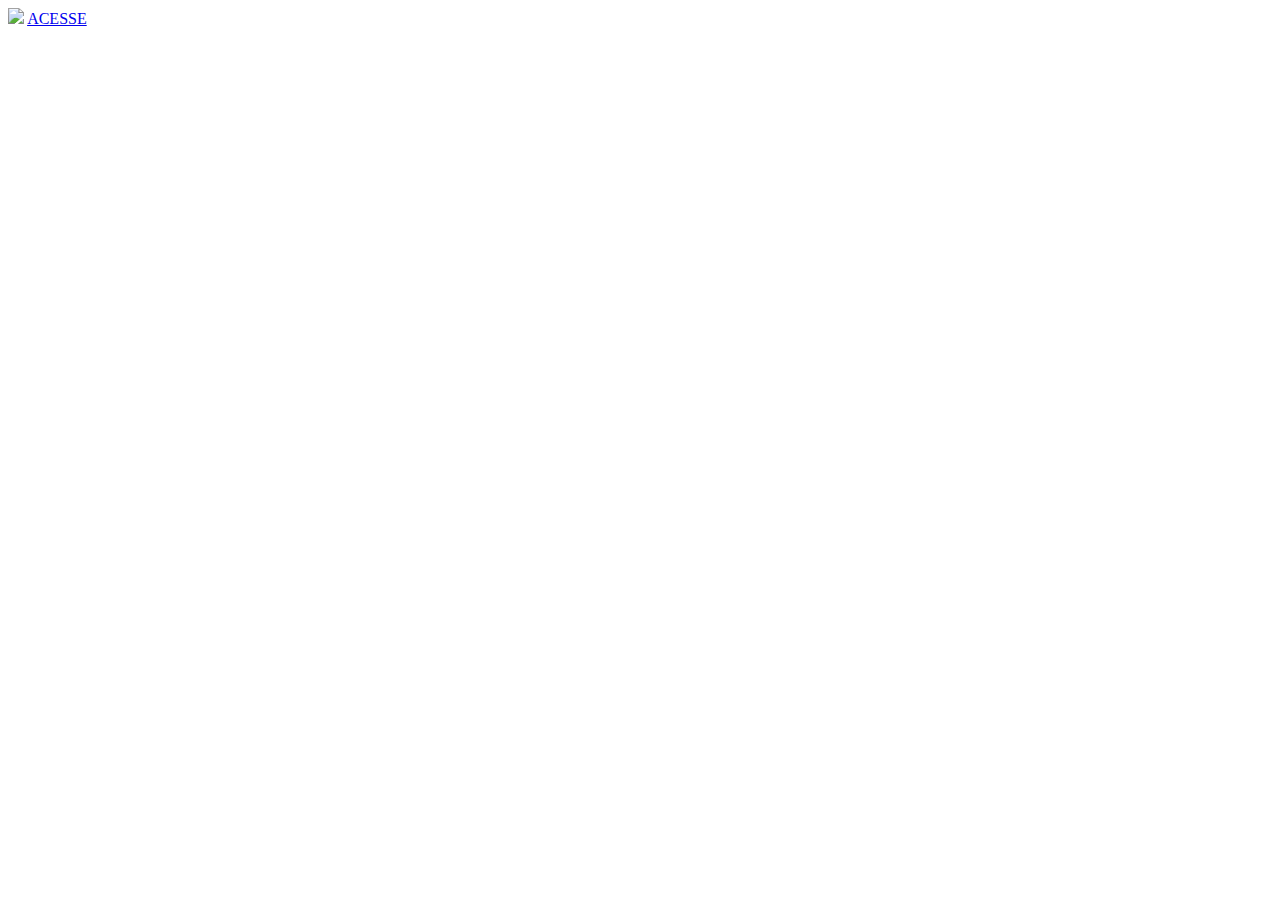
==== facebook.html @ e360074e "versao1" ====
<!DOCTYPE html>
<html lang="pt-br">
<head>
  <meta charset="UTF-8">
  <meta name="viewport" content="width=device-width, initial-scale=1.0">
  <title>Facebook</title>
  <link rel="stylesheet" href="estilos/social.css">
</head>
<body>
  <img src="util/imagens/tela-facebook.jpg">
  <a href="https://www.facebook.com/gustavoguanabara?mibextid=ZbWKwL" target="_blank">ACESSE</a>
</body>
</html>
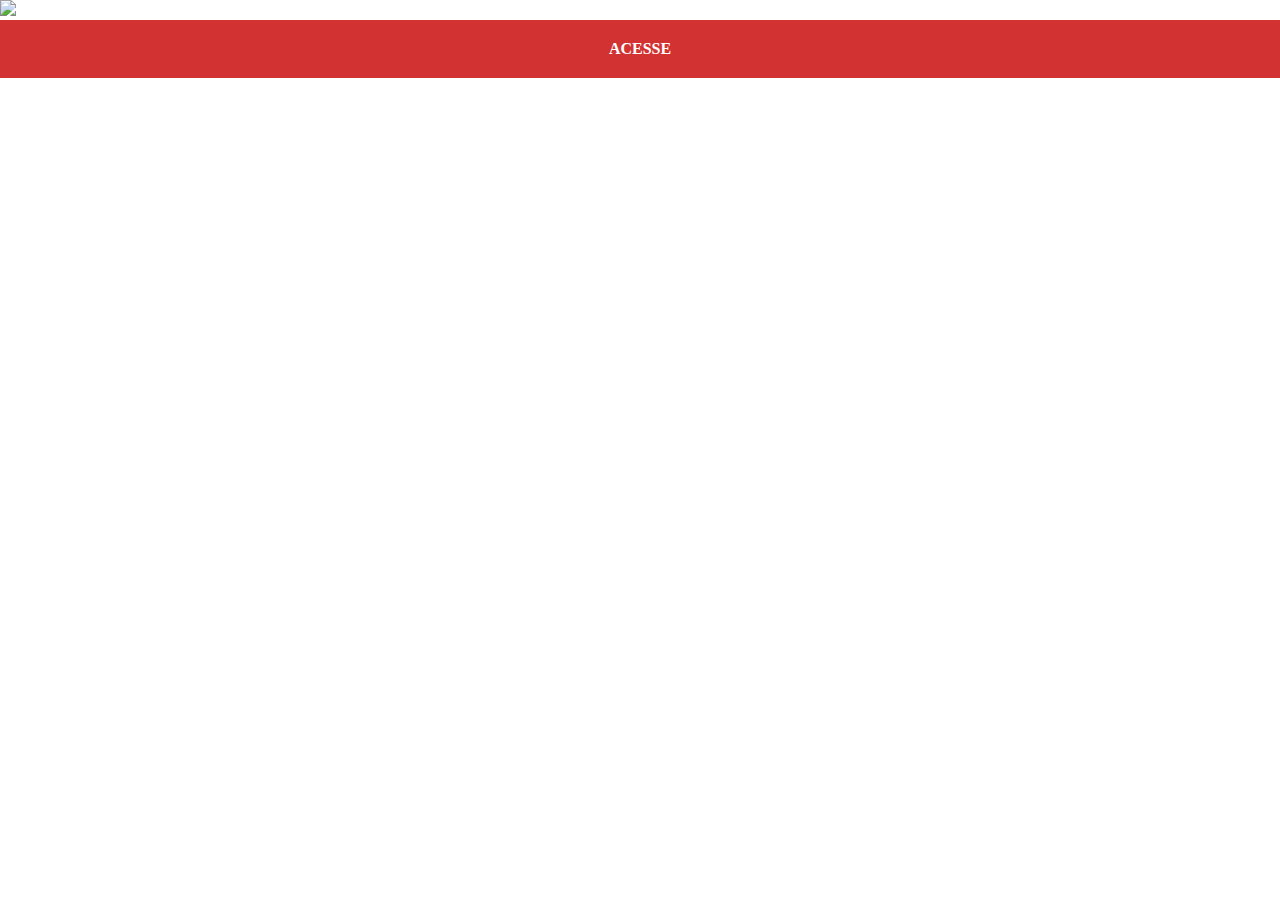
==== commit ebc0e762: "update facebook.html" ====
--- a/facebook.html
+++ b/facebook.html
@@ -4,7 +4,7 @@
   <meta charset="UTF-8">
   <meta name="viewport" content="width=device-width, initial-scale=1.0">
   <title>Facebook</title>
-  <link rel="stylesheet" href="estilos/social.css">
+  <link rel="stylesheet" href="social.css">
 </head>
 <body>
   <img src="util/imagens/tela-facebook.jpg">
--- a/social.css
+++ b/social.css
@@ -0,0 +1,21 @@
+@charset "UTF-8"
+{}
+*{
+      margin: 0px;
+      padding: 0px;
+    }
+    img{
+      width: 100vw;
+    }
+    a{
+      display: block;
+      padding: 20px;
+      font-weight: bold;
+      text-align: center;
+      color: white;
+      text-decoration: none;
+      background-color: rgb(210, 50, 50);
+    }
+    a:hover{
+      background-color: red;
+    }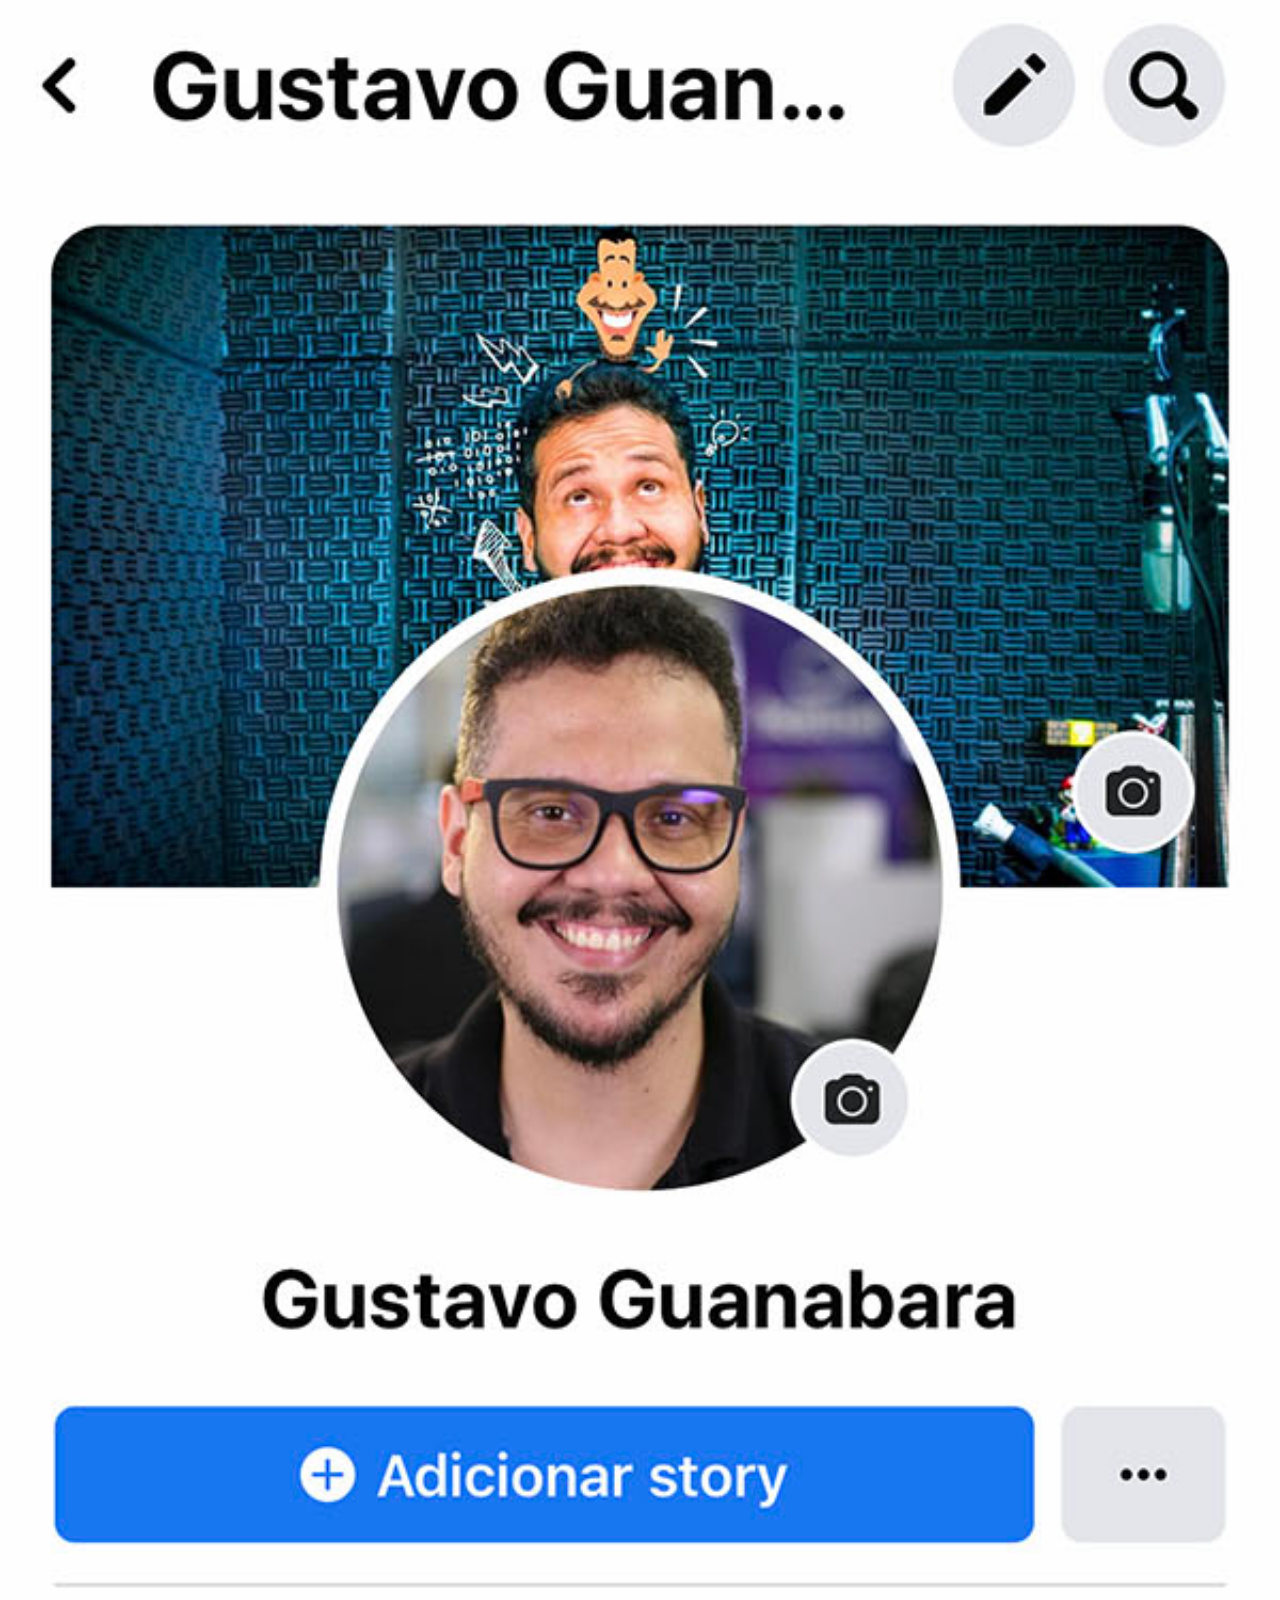
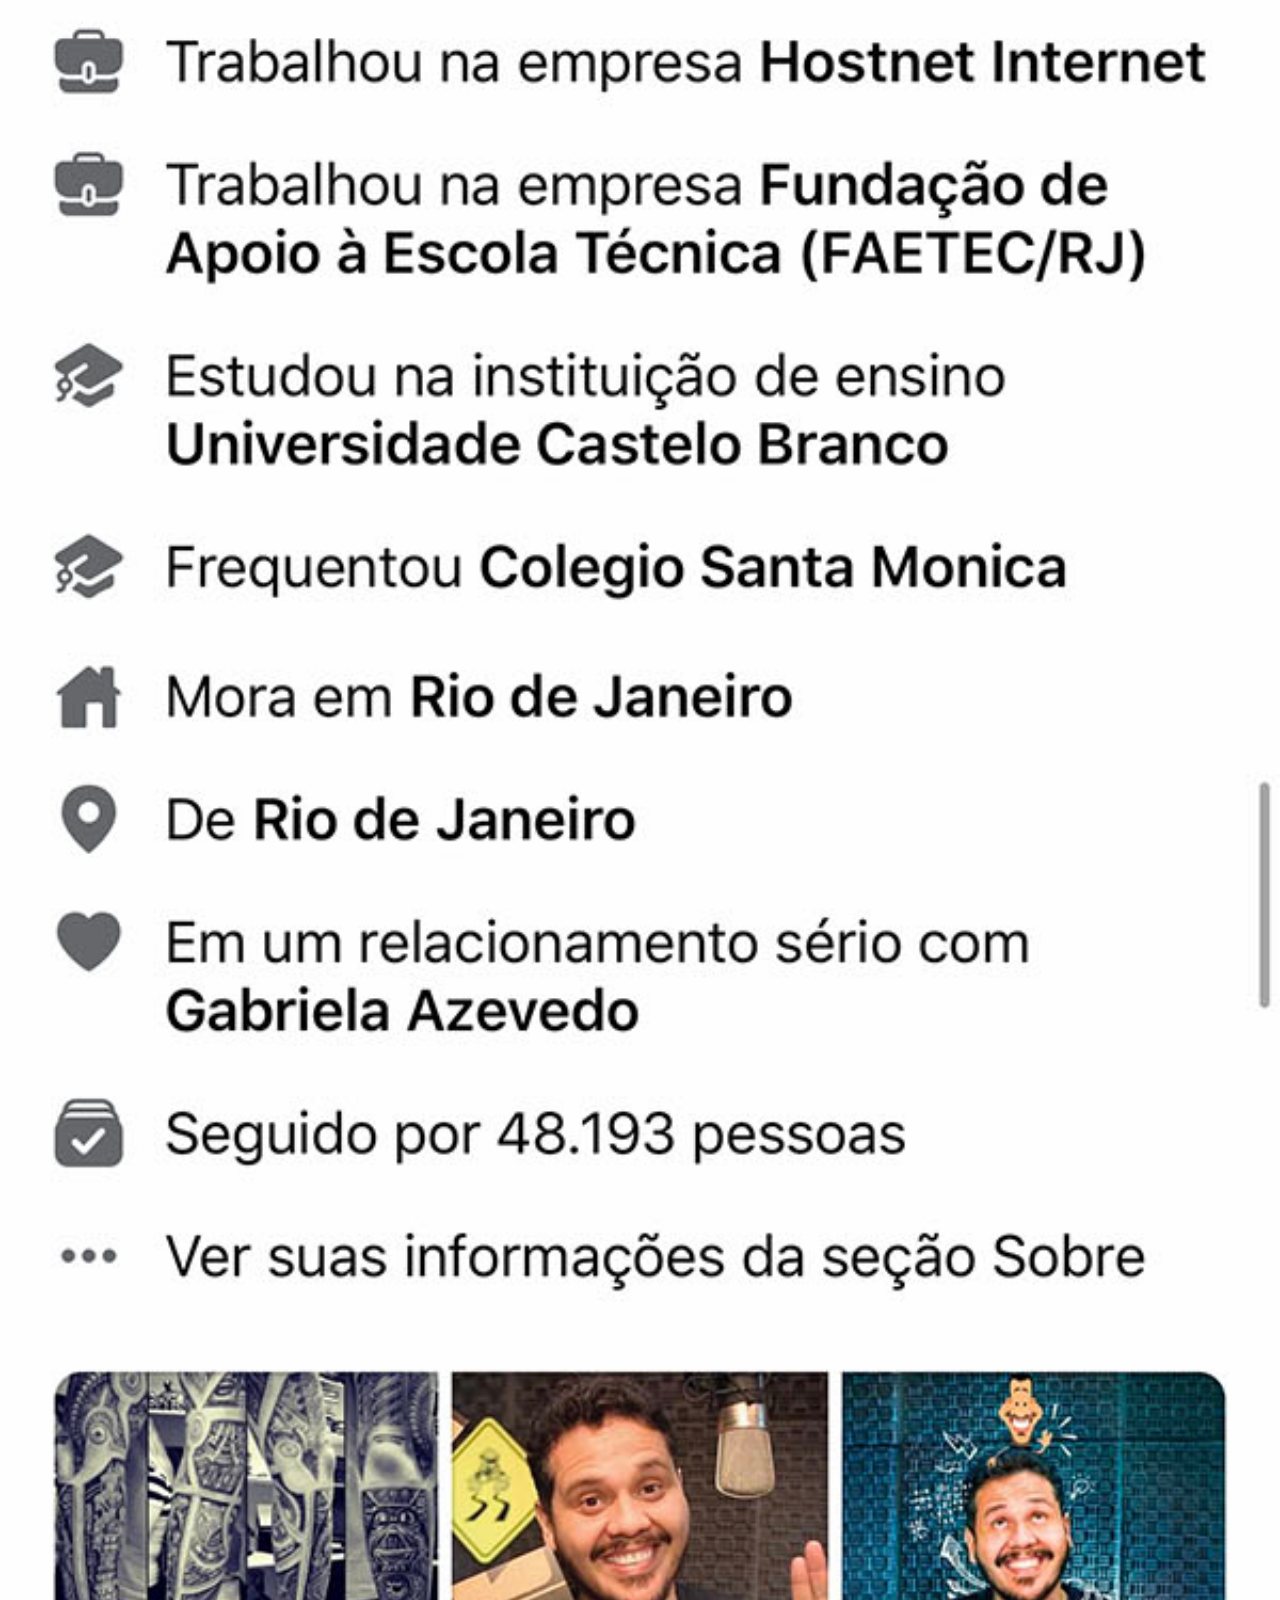
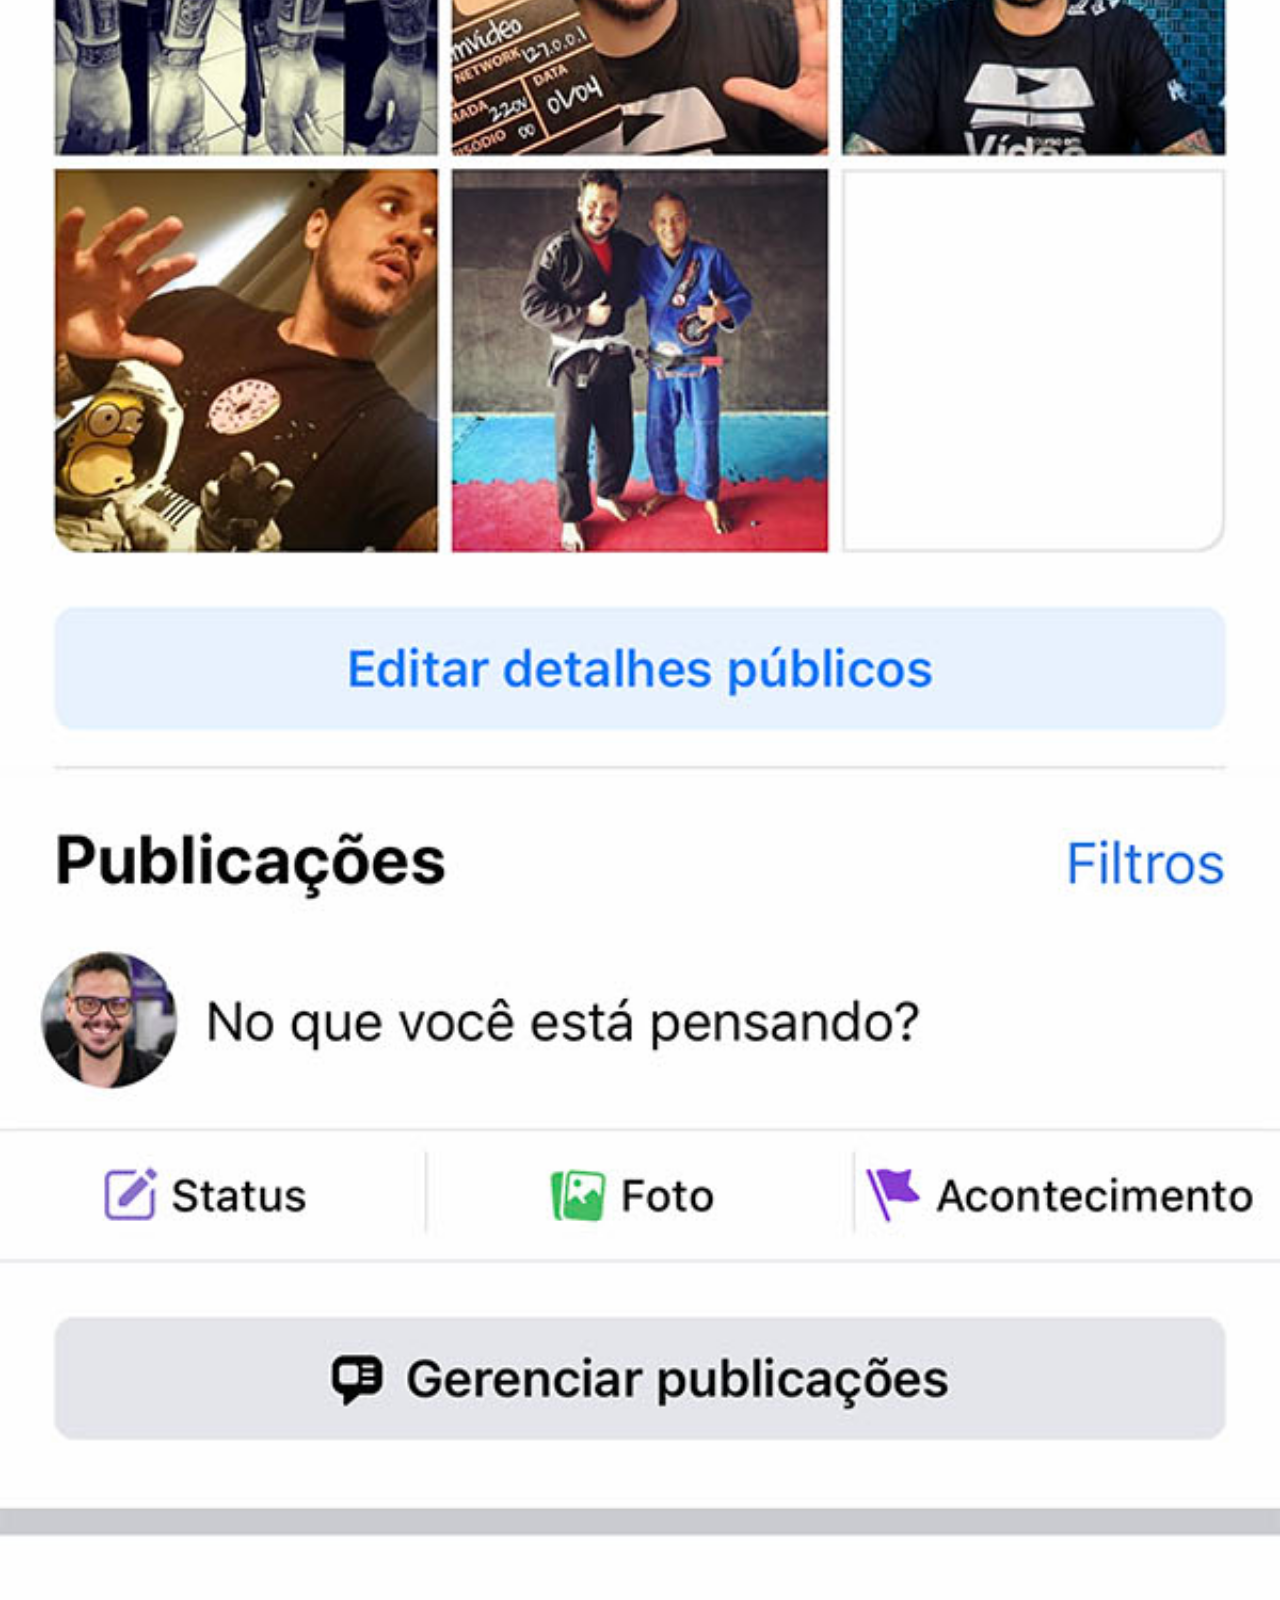
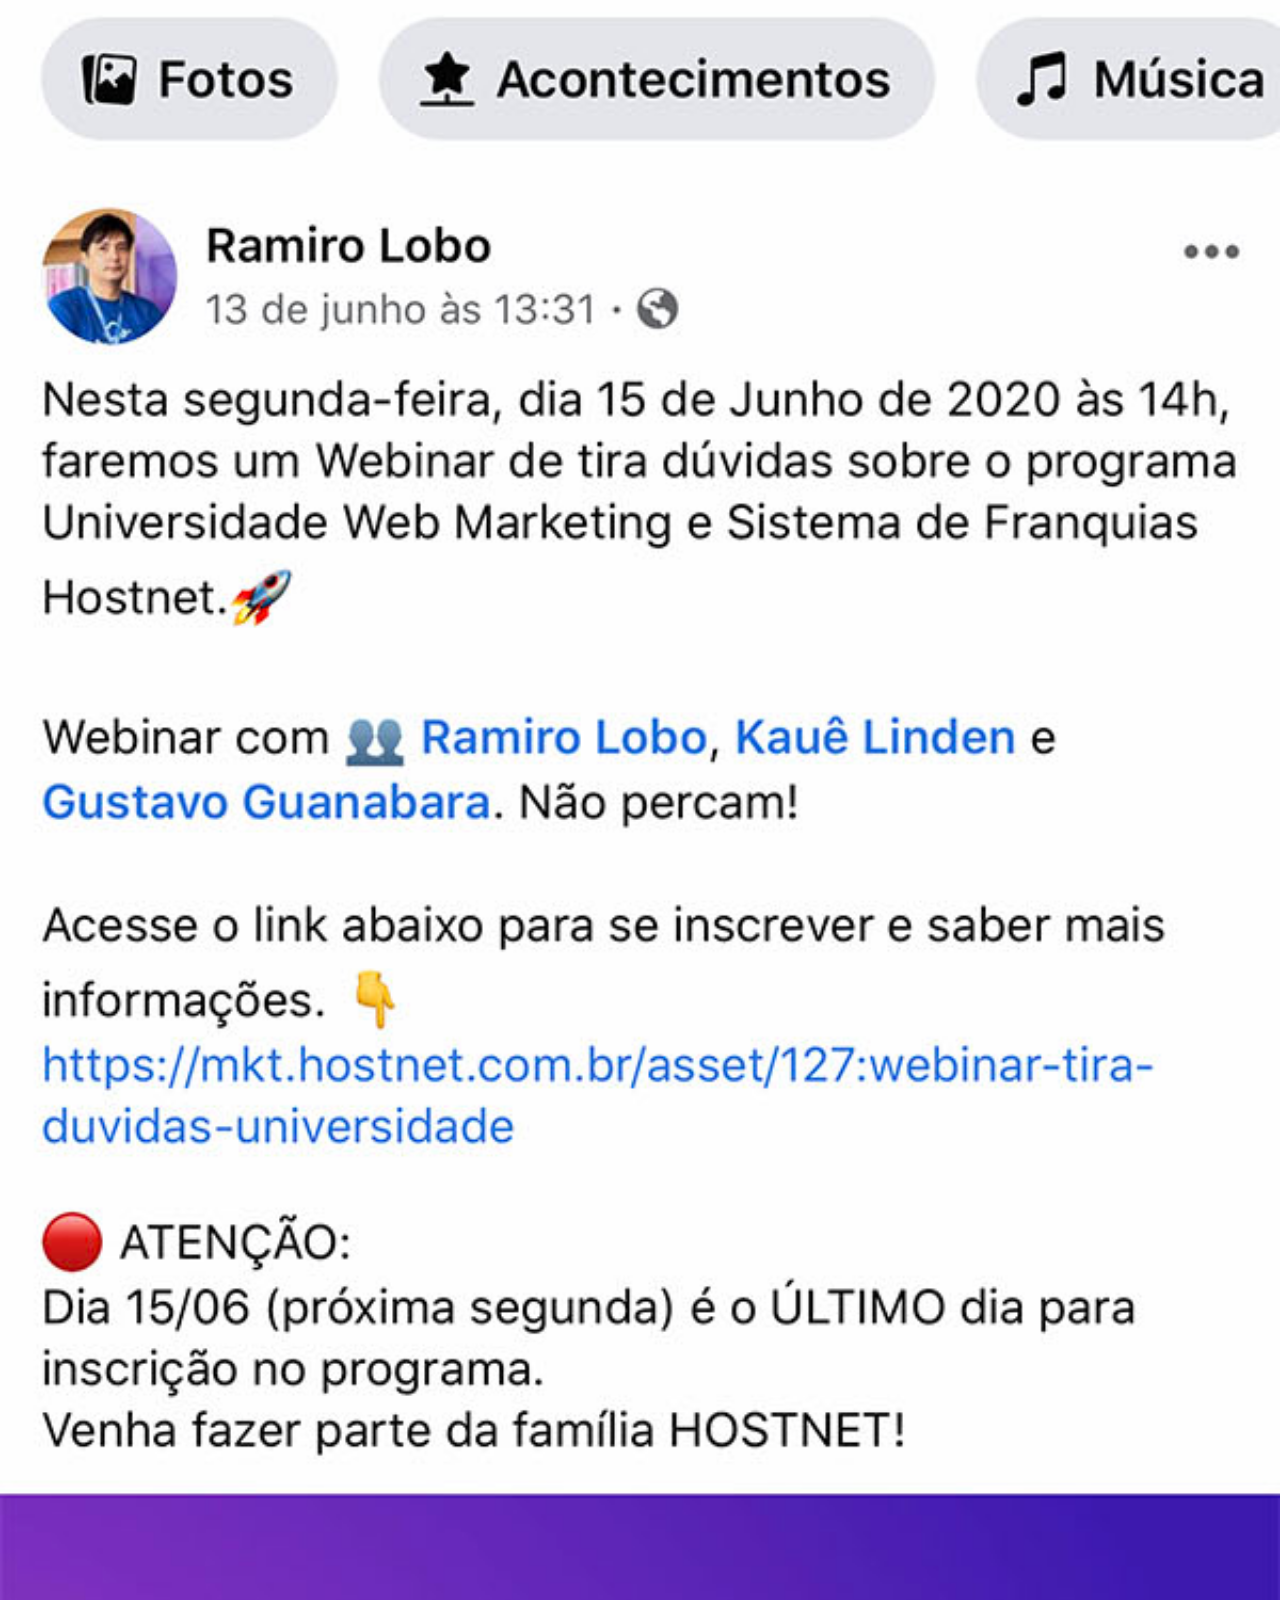
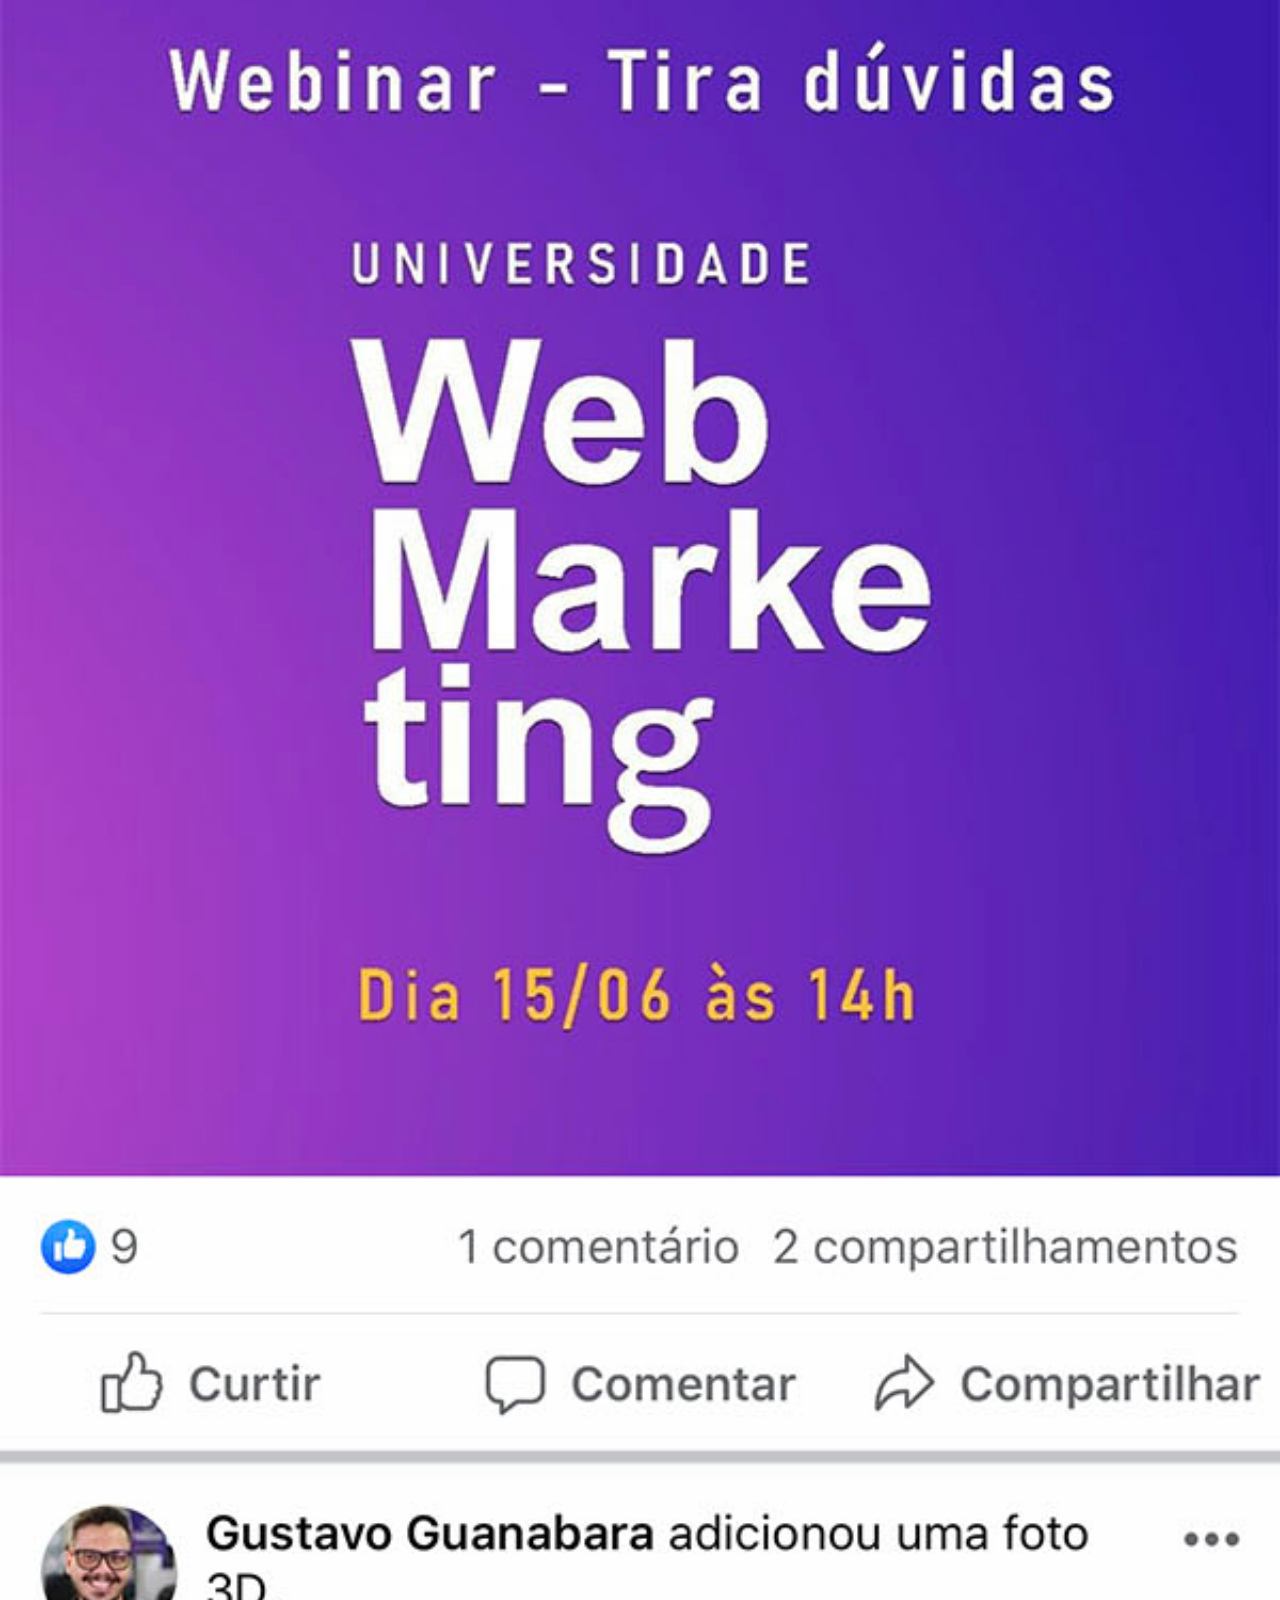
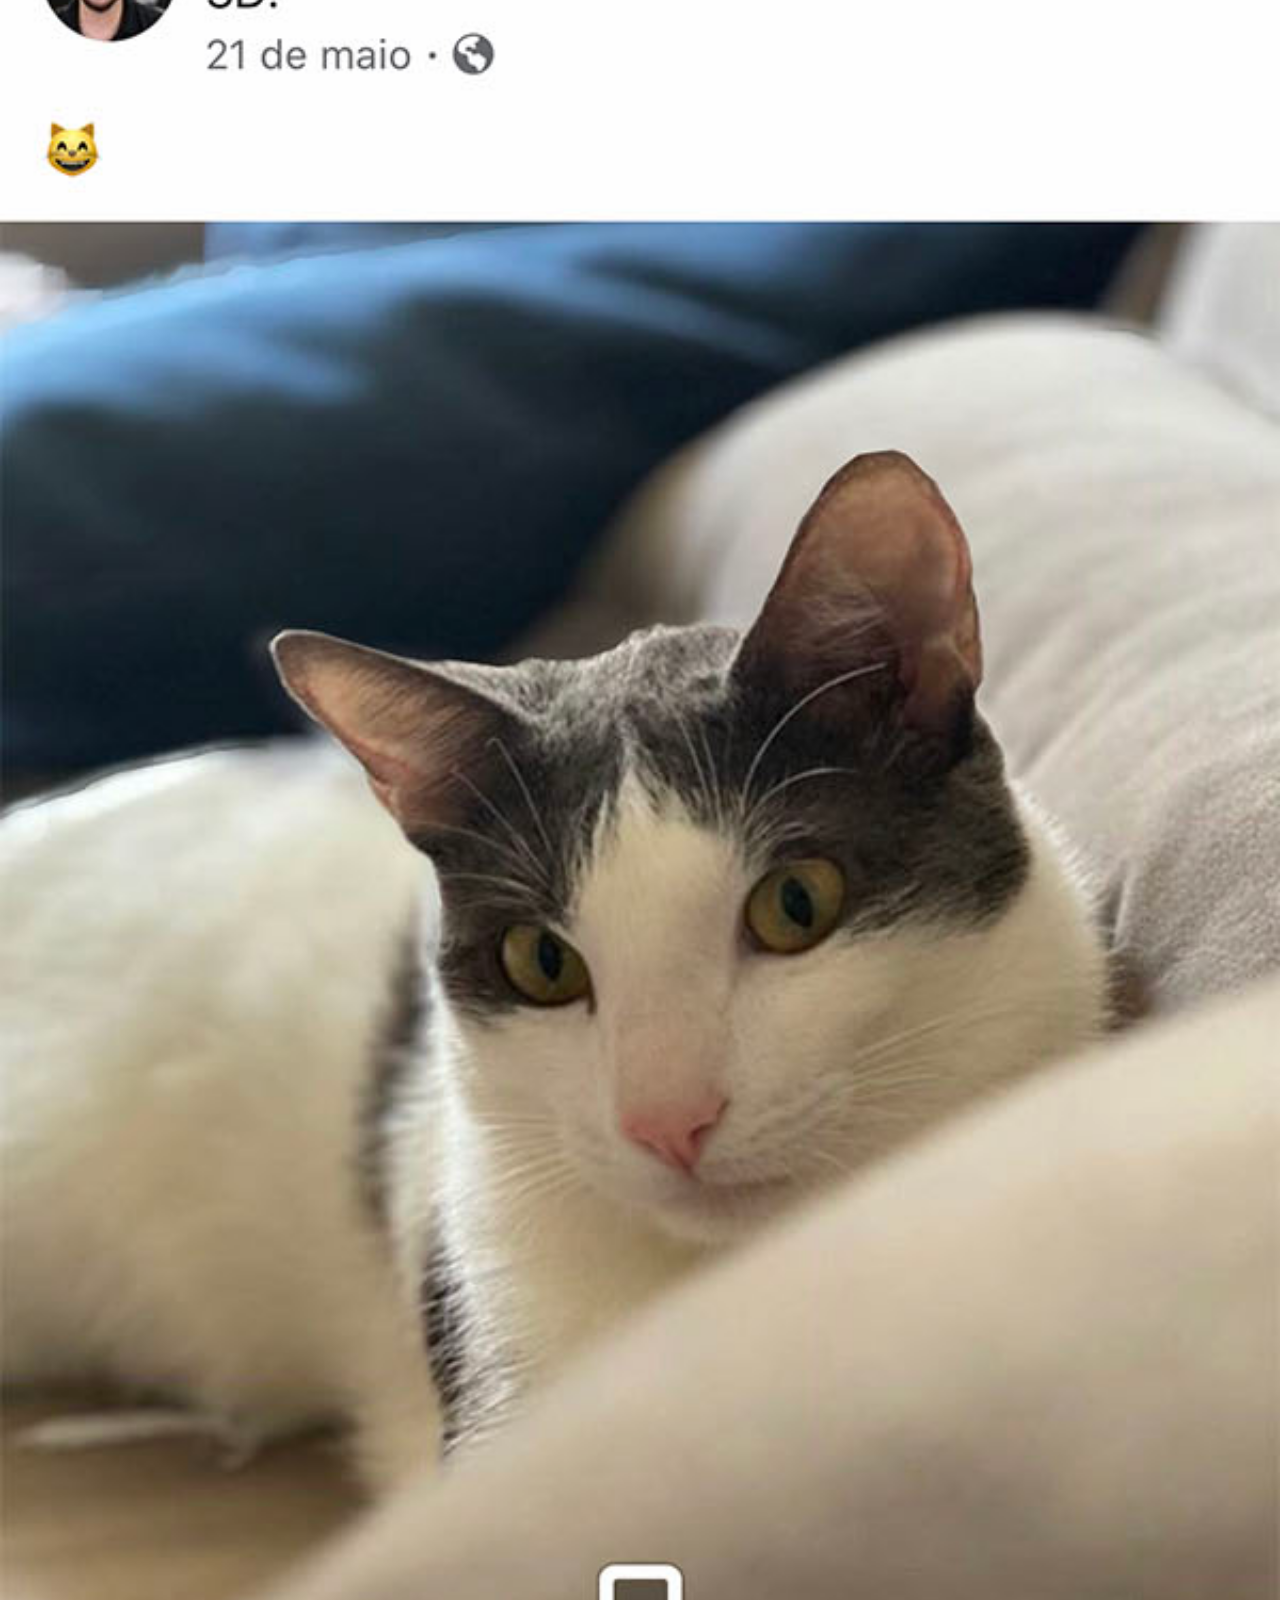
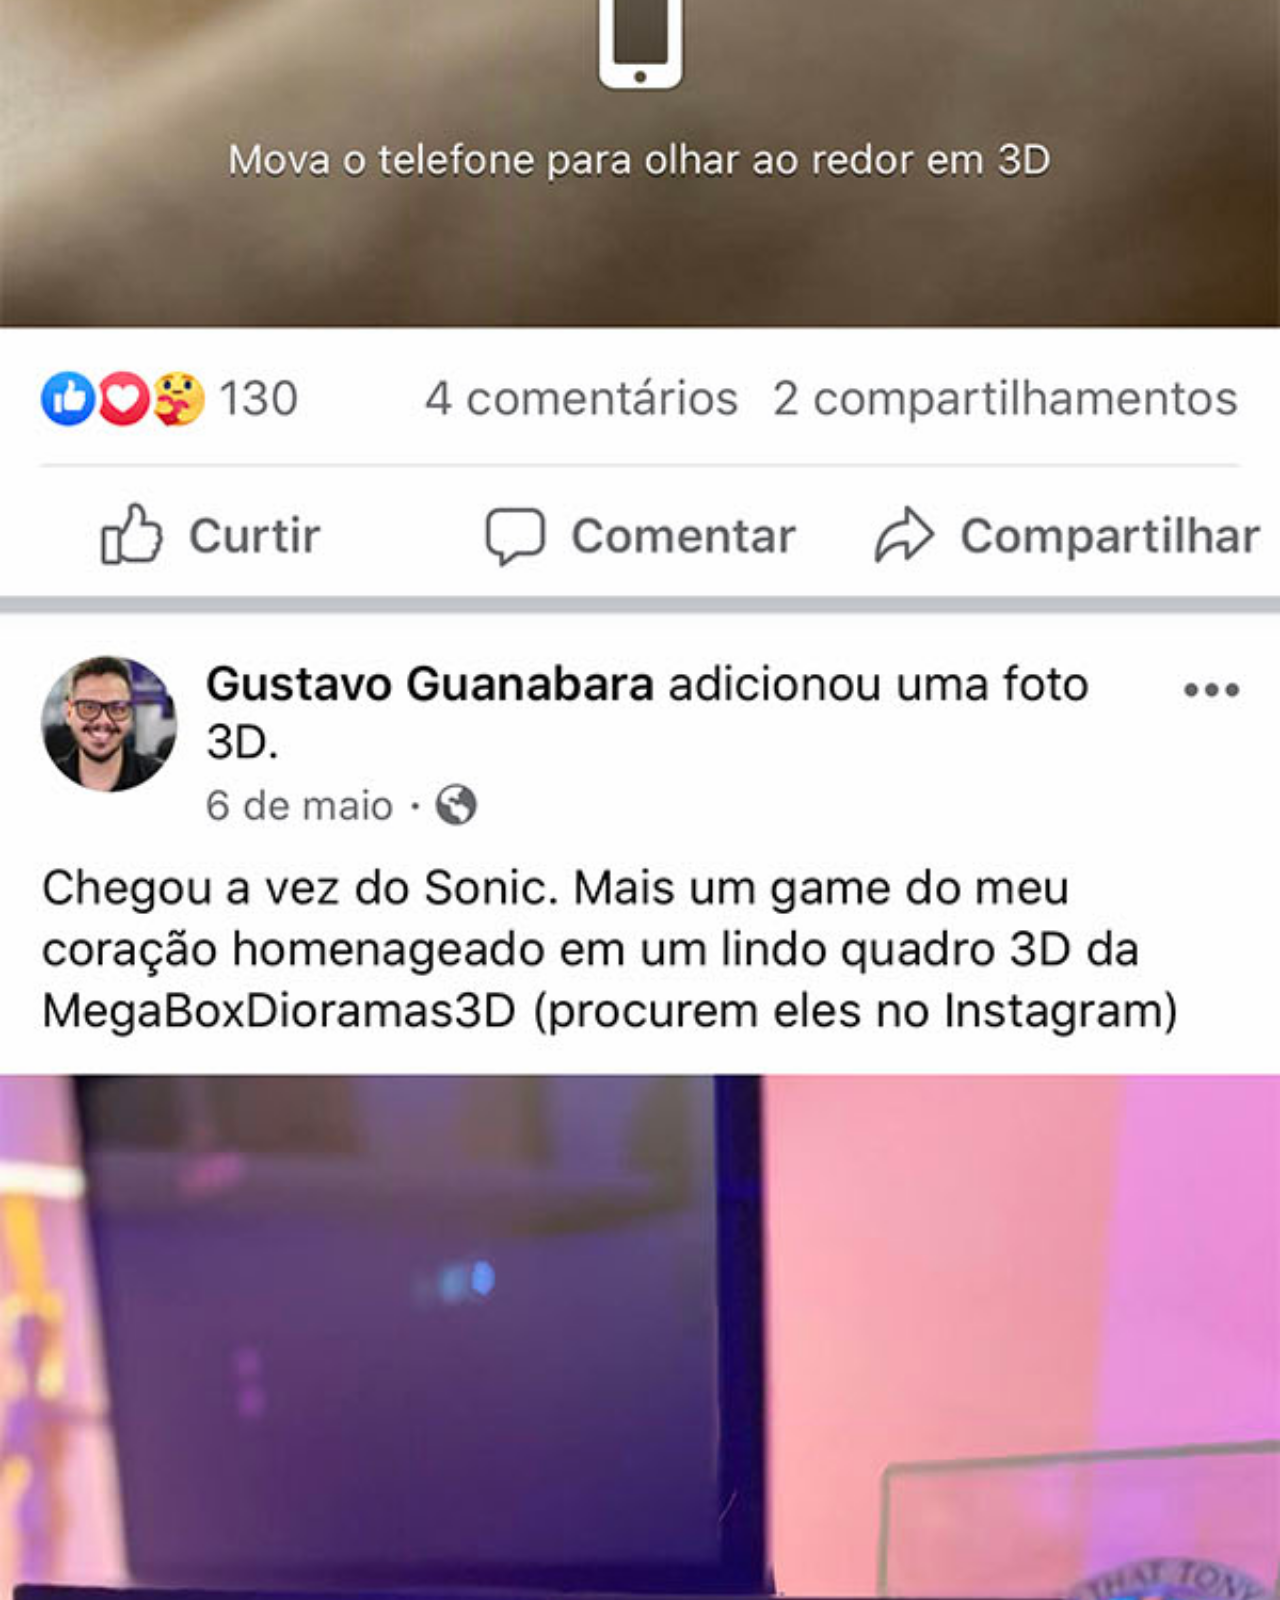
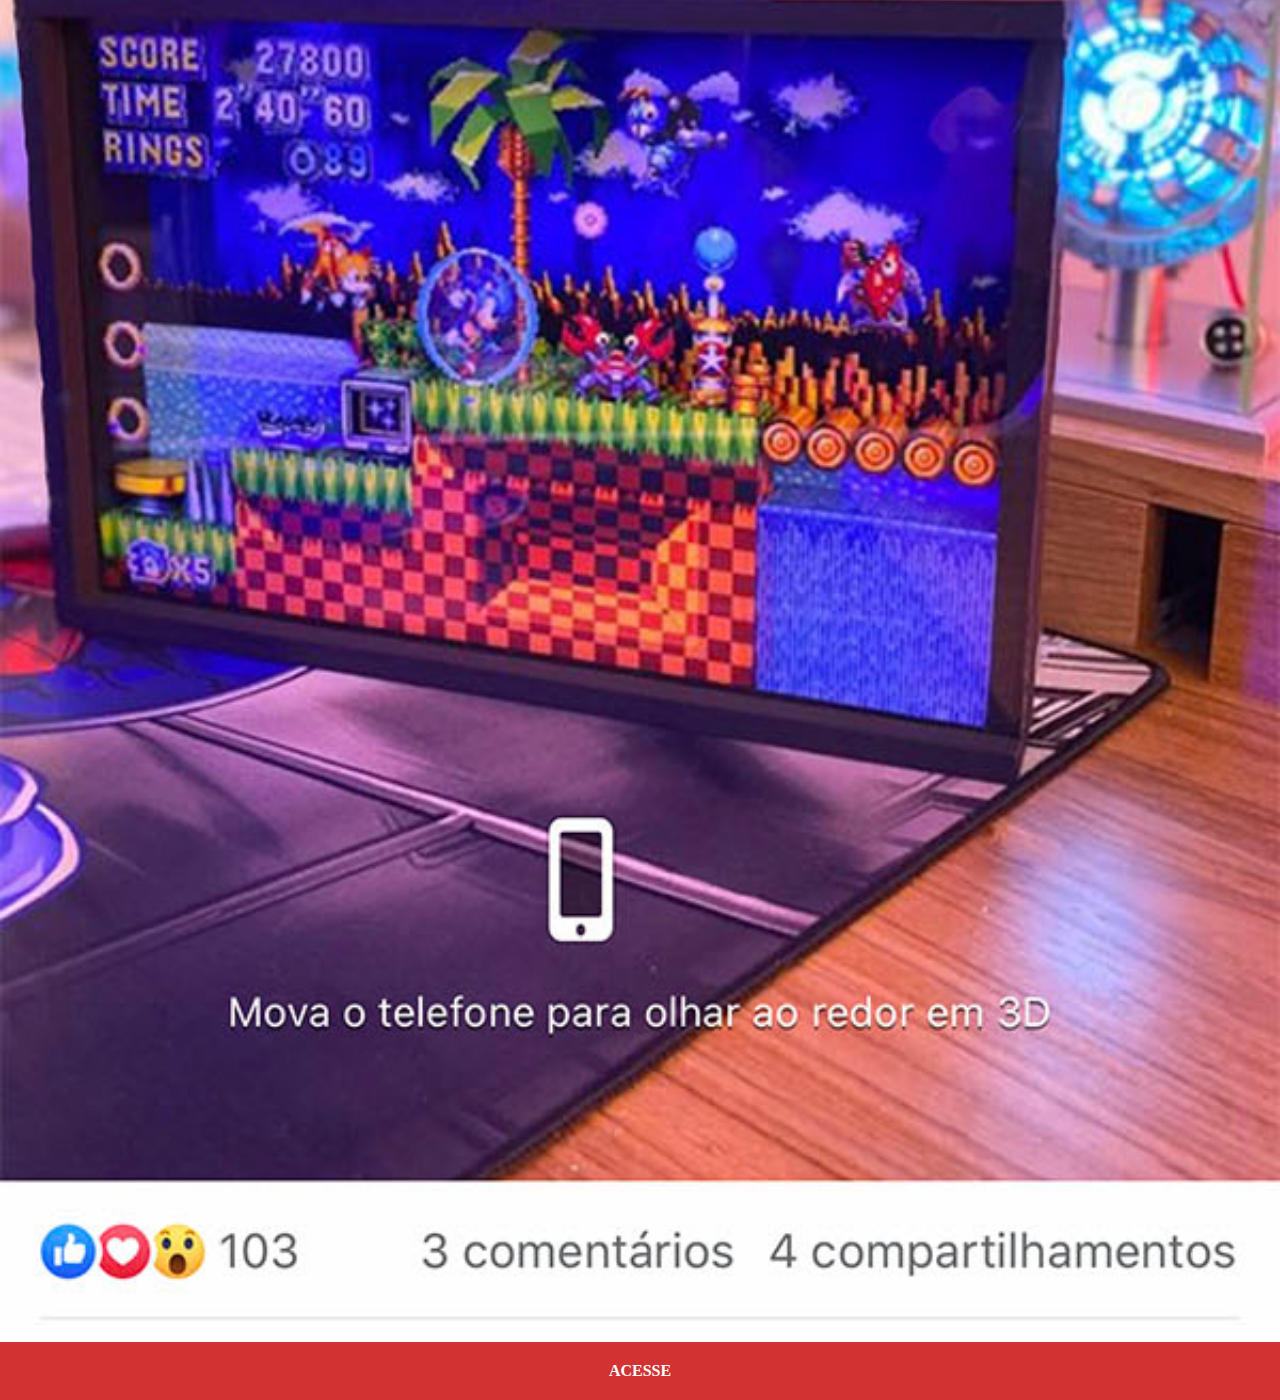
==== commit 278ea73b: "update facebook.html" ====
--- a/facebook.html
+++ b/facebook.html
@@ -7,7 +7,7 @@
   <link rel="stylesheet" href="social.css">
 </head>
 <body>
-  <img src="util/imagens/tela-facebook.jpg">
+  <img src="tela-facebook.jpg">
   <a href="https://www.facebook.com/gustavoguanabara?mibextid=ZbWKwL" target="_blank">ACESSE</a>
 </body>
 </html>